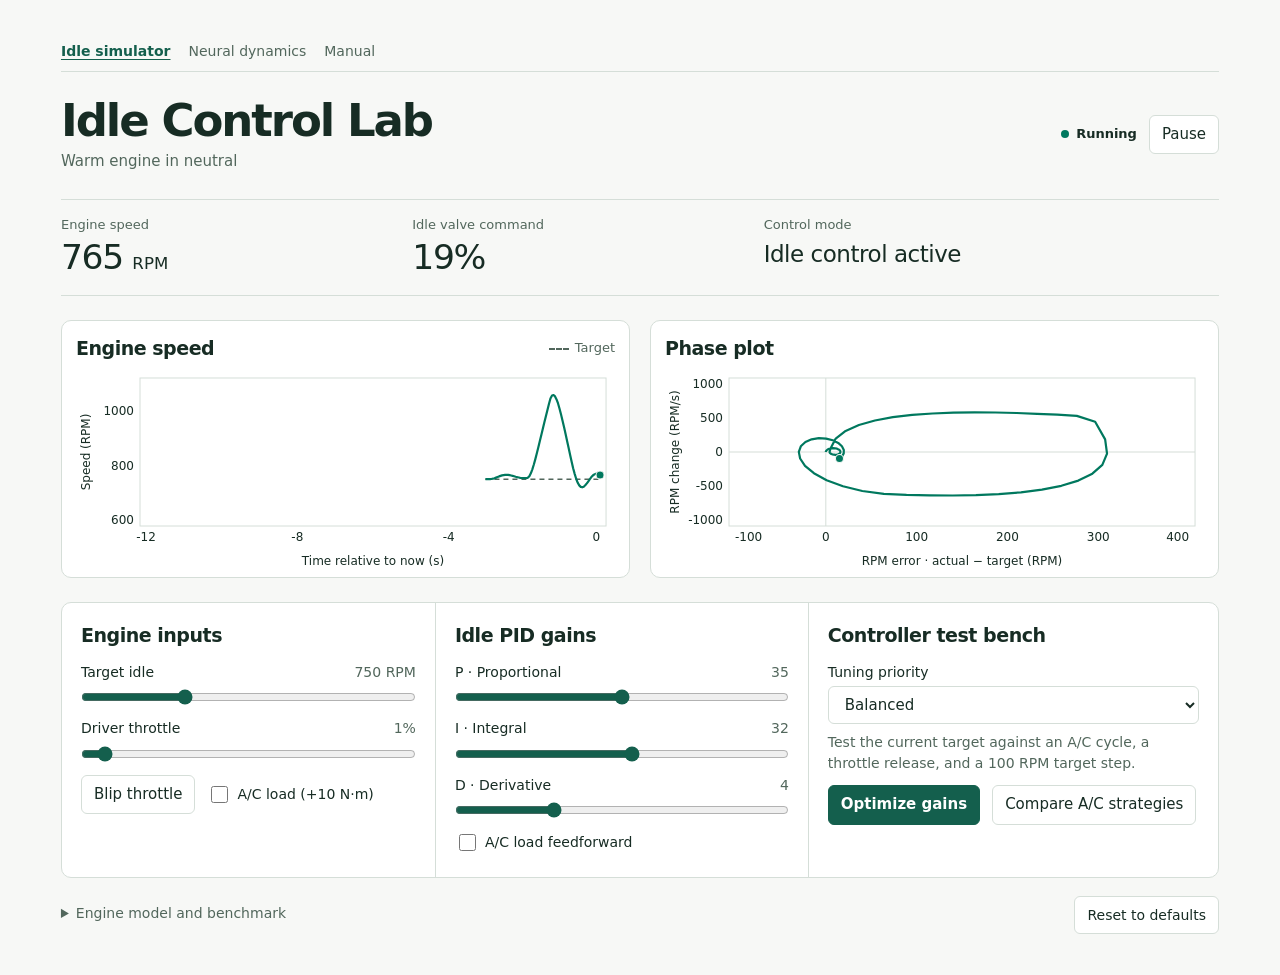
==== index.html @ a345cd48 "Import verified Idle Control Lab 0.1.0 source" ====
<!doctype html>
<html lang="en">
<head>
  <meta charset="utf-8">
  <meta name="viewport" content="width=device-width, initial-scale=1">
  <meta name="color-scheme" content="light dark">
  <title>Idle Control Lab</title>
  <link rel="stylesheet" href="lab.css"><link rel="stylesheet" href="neural.css">
  <script defer src="model.js"></script>
  <script defer src="optimizer.js"></script>
  <script defer src="app.js"></script>
</head>
<body>
<main id="live-idle-control">
  <nav aria-label="Lab pages"><a href="index.html" aria-current="page">Idle simulator</a><a href="neural.html">Neural dynamics</a><a href="manual.html">Manual</a></nav>
  <header><div><h1>Idle Control Lab</h1><p>Warm engine in neutral</p></div>
    <div class="actions"><span data-status role="status"></span><button type="button" data-run>Pause</button></div>
  </header>

  <div class="instruments">
    <div><span>Engine speed</span><strong><b data-rpm>750</b> <small>RPM</small></strong></div>
    <div><span>Idle valve command</span><strong data-valve>32%</strong></div>
    <div><span>Control mode</span><strong class="mode" data-mode>Idle control active</strong></div>
  </div>

  <div class="plots">
    <section><div class="plot-head"><h2>Engine speed</h2><span class="legend">Target</span></div>
      <svg data-chart="speed" role="img" aria-label="Engine speed and dashed target over the last twelve simulated seconds"></svg></section>
    <section><div class="plot-head"><h2>Phase plot</h2></div>
      <svg data-chart="phase" role="img" aria-label="Actual RPM minus target against the rate of RPM change"></svg></section>
  </div>

  <div class="workbench">
    <section><h2>Engine inputs</h2>
      <label><span>Target idle <output data-value="target"></output></span><input type="range" data-key="target" min="600" max="1100" step="10" value="750"></label>
      <label><span>Driver throttle <output data-value="throttle"></output></span><input type="range" data-key="throttle" min="0" max="20" step="0.5" value="1"></label>
      <div class="actions"><button type="button" data-blip>Blip throttle</button><label class="check"><input type="checkbox" data-ac>A/C load (+10 N·m)</label></div>
    </section>
    <section><h2>Idle PID gains</h2>
      <label><span>P · Proportional <output data-value="p"></output></span><input type="range" data-key="p" min="0" max="70" step="1" value="35"></label>
      <label><span>I · Integral <output data-value="i"></output></span><input type="range" data-key="i" min="0" max="60" step="1" value="32"></label>
      <label><span>D · Derivative <output data-value="d"></output></span><input type="range" data-key="d" min="0" max="14" step="0.5" value="4"></label>
      <label class="check"><input type="checkbox" id="feedforward">A/C load feedforward</label>
    </section>
      <section><h2>Controller test bench</h2>
      <label for="priority">Tuning priority</label>
      <select id="priority"><option value="balanced">Balanced</option><option value="speed">Tighter RPM control</option><option value="smooth">Less valve movement</option></select>
      <p>Test the current target against an A/C cycle, a throttle release, and a 100 RPM target step.</p>
      <div class="actions"><button class="primary" type="button" id="optimize">Optimize gains</button><button type="button" id="cancel" hidden>Cancel</button><button type="button" id="strategy">Compare A/C strategies</button></div>
      <p id="opt-status" role="status" aria-live="polite"></p>
    </section>
  </div>

  <section id="results" hidden aria-labelledby="comparison-title">
    <div class="result-head"><div><h2 id="comparison-title" tabindex="-1">Controller comparison</h2><p id="result-summary"></p></div>
      <button class="primary" type="button" id="apply">Apply proposed gains</button></div>
    <div class="table-scroll"><table>
      <thead><tr><th scope="col">Benchmark</th><th scope="col">Starting tune</th><th scope="col">Proposed tune</th></tr></thead>
      <tbody id="comparison"></tbody>
    </table></div>
    <div class="replay">
      <div class="replay-controls"><label>Test event <select id="event"><option value="0">A/C on and off</option><option value="1">Throttle release</option><option value="2">Target step</option></select></label>
        <label>Signal <select id="signal"><option value="rpm">Engine speed</option><option value="valve">Idle valve command</option><option value="phase">RPM phase trajectory</option></select></label>
        <div class="keys"><span class="before">Starting tune</span><span class="after">Proposed tune</span></div></div>
      <svg id="replay-plot" role="img" aria-label="Benchmark traces comparing starting and proposed gains"></svg>
    </div>
    <details><summary>Results by event</summary><div class="table-scroll"><table>
      <thead><tr><th scope="col">Event</th><th scope="col">Starting mean error</th><th scope="col">Proposed mean error</th></tr></thead>
      <tbody id="event-rows"></tbody>
    </table></div></details>
  </section>

  <footer><details><summary>Engine model and benchmark</summary>
    <p>The idle-air valve starts at 32%. The throttle blip adds 8 percentage points for 0.6 s. The idle loop holds its last valve command at 2% driver throttle and resumes at 1% or below. Opening the lab for the first time shows a single blip.</p>
    <p>For a 100 RPM shortfall, P adds percentage points of valve command and I adds percentage points per second. For a 100 RPM/s rise, D subtracts percentage points of valve command. This illustrative model includes air delay, inertia and drag. It omits spark control and individual combustion cycles.</p>
    <p>The optimizer starts each event from a warmed engine with the pedal released and A/C off. It scores mean RPM error, worst RPM error, valve movement and time at a valve limit. A stalled trial receives a penalty. The tuning priority changes the weights. Lower scores are better.</p>
    <p>Compare A/C strategies holds P, I and D fixed and switches only load feedforward. When enabled, the idle loop requests 16 extra valve percentage points while the compressor is engaged. This compensates for the modeled 10 N·m load after the airflow delay.</p>
    <p>Settings are saved in this browser when local storage is available. Reset restores 750 RPM, closed throttle and gains of 20 / 10 / 2.</p>
    </details><button type="button" data-reset>Reset to defaults</button></footer>
</main>
</body>
</html>
---- lab.css ----
:root {
  color-scheme:light dark;
  --background:light-dark(#f7f8f6,#131916); --panel:light-dark(#ffffff,#1c2420);
  --foreground:light-dark(#172c24,#eef4f0); --muted-foreground:light-dark(#52675c,#b0bfb5);
  --border:light-dark(#d5ded8,#3a4840); --viz-series-1:light-dark(#00785e,#65dbb4);
  --action:light-dark(#145f4d,#9ce2c6); --on-action:light-dark(#fff,#123429);
  font: 15px/1.45 system-ui,-apple-system,sans-serif; background:var(--background); color:var(--foreground);
}
* {box-sizing:border-box}
body {margin:0}
main {max-width:1240px;margin:auto;padding:clamp(16px,3.2vw,44px)}
header,footer,.actions,.result-head,.plot-head {display:flex;align-items:center;gap:12px;flex-wrap:wrap}
header,footer,.result-head,.plot-head {justify-content:space-between}
header {margin-bottom:26px}
h1,h2,p {margin:0}
h1 {font-size:clamp(29px,4vw,45px);line-height:1.1;font-weight:640;letter-spacing:-.045em}
h2 {font-size:19px;font-weight:620;letter-spacing:-.025em}
p,footer,#opt-status {color:var(--muted-foreground)}
header p {margin-top:5px}
button,select {font:inherit;color:var(--foreground);background:var(--panel);border:1px solid var(--border);border-radius:6px;padding:8px 12px}
button,summary {cursor:pointer}
button:hover:not(:disabled),select:hover {border-color:var(--action)}
button:disabled {opacity:.6;cursor:default}
button.primary {color:var(--on-action);background:var(--action);border-color:var(--action);font-weight:560}
button:focus-visible,input:focus-visible,select:focus-visible,summary:focus-visible {outline:3px solid var(--viz-series-1);outline-offset:3px}
[hidden] {display:none!important}
[data-status] {font-weight:550;font-size:13px}
[data-status]::before {content:'';display:inline-block;width:8px;height:8px;border-radius:50%;margin-right:7px;background:var(--viz-series-1)}
[data-status][data-running=false]::before {background:var(--muted-foreground)}
.instruments {display:grid;grid-template-columns:1fr 1fr 1.35fr;border-block:1px solid var(--border);padding:16px 0;gap:14px}
.instruments div {display:grid;align-content:start;gap:3px}
.instruments span,.legend {color:var(--muted-foreground);font-size:13px}
.instruments strong {font-size:clamp(24px,2.7vw,36px);line-height:1.2;letter-spacing:-.04em;font-weight:540;font-variant-numeric:tabular-nums}
.instruments b {font-weight:inherit}
.instruments small {font-weight:400;font-size:.48em;letter-spacing:0}
.instruments .mode {font-size:clamp(16px,1.8vw,23px);letter-spacing:-.02em;margin-top:4px}
.plots,.workbench {display:grid;gap:20px;margin-top:24px}
.plots {grid-template-columns:repeat(2,minmax(0,1fr))}
.plots section,.workbench,#results {background:var(--panel);border:1px solid var(--border);border-radius:10px}
.plots section {padding:14px 14px 4px}
.legend::before {display:inline-block;vertical-align:middle;margin-right:6px;content:'';width:20px;border-top:2px dashed var(--muted-foreground)}
svg {display:block;width:100%;height:211px}
svg text {fill:var(--foreground);font-size:12px}
.workbench {grid-template-columns:1fr 1fr 1.1fr;gap:0}
.workbench section {padding:19px;min-width:0}
.workbench section+section {border-left:1px solid var(--border)}
.workbench h2 {margin-bottom:12px}
.workbench label:not(.check) {display:block;font-size:14px;font-weight:500}
.workbench label>span {display:flex;justify-content:space-between;gap:4px}
input[type=range] {display:block;width:100%;margin:4px 0 10px;accent-color:var(--action);height:22px;cursor:pointer}
output {font-variant-numeric:tabular-nums;color:var(--muted-foreground);font-weight:500}
.check {display:inline-flex;align-items:center;gap:6px;font-size:14px;cursor:pointer}
.check input {width:17px;height:17px;accent-color:var(--action)}
select {margin:4px 0 8px;width:100%}
.workbench p {margin:0 0 12px;font-size:14px}
#opt-status:empty {display:none}
#opt-status:not(:empty) {margin:10px 0 0}
#results {margin-top:20px;padding:18px}
#result-summary {margin:3px 0 0}
table {width:100%;border-collapse:collapse;margin-top:10px;font-size:14px;font-variant-numeric:tabular-nums}
td,th {padding:7px 8px;text-align:right;border-bottom:1px solid var(--border)}
tr>:first-child {text-align:left}
tbody th {font-weight:450}
thead th {font-weight:590}
.table-scroll {overflow-x:auto}
details {margin-top:12px}
summary {font-weight:530}
footer {margin-top:18px;align-items:flex-start}
footer details {margin:7px 0 0;max-width:min(76ch,100%)}
details p {margin-top:9px;font-size:14px}
@media(max-width:800px) {
  .workbench {grid-template-columns:repeat(2,minmax(0,1fr))}
  .workbench section:last-child {grid-column:1/-1;border-left:0;border-top:1px solid var(--border)}
}
@media(max-width:650px) {
  .plots,.workbench {grid-template-columns:minmax(0,1fr);gap:10px}
  .workbench {gap:0}
  .workbench section+section {border-left:0;border-top:1px solid var(--border)}
  .instruments {grid-template-columns:auto auto;row-gap:9px}
  .instruments div:last-child {grid-column:1/-1;display:flex;align-items:baseline;gap:10px}
  .instruments .mode {margin-top:0}
  .plots section {padding:10px 6px 3px}
  .plot-head {padding:0 6px}
  th,td {padding:6px 4px}
}
.replay {margin-top:18px}
.replay-controls,.keys {display:flex;align-items:end;gap:14px;flex-wrap:wrap}
.replay-controls label {font-size:13px;color:var(--muted-foreground)}
.replay-controls select {display:block;width:auto;max-width:100%;font-size:14px;color:var(--foreground)}
.keys {font-size:13px;margin:0 0 11px auto;color:var(--muted-foreground)}
.keys span::before {content:'';display:inline-block;width:18px;vertical-align:middle;margin-right:5px}
.keys .before::before {border-top:2px dashed var(--muted-foreground)}
.keys .after::before {border-top:2px solid var(--viz-series-1)}
@media(max-width:650px) {.keys {margin:0;align-items:start}}
---- neural.css ----
nav {display:flex;flex-wrap:wrap;gap:18px;margin-bottom:24px;padding-bottom:10px;border-bottom:1px solid var(--border)}
a {color:var(--action);text-underline-offset:3px}
nav a {font-size:14px;color:var(--muted-foreground);text-decoration:none}
nav a[aria-current=page] {font-weight:650;color:var(--action);text-decoration:underline}
.model-choice {font-size:13px;color:var(--muted-foreground)}
.model-choice select {display:block;margin:4px 0 0}
.metrics,.neural-plots,.neural-controls {display:grid;gap:16px}
.metrics {grid-template-columns:repeat(4,minmax(0,1fr));border-block:1px solid var(--border);padding:14px 0}
.metrics span {display:block;color:var(--muted-foreground);font-size:13px}
.metrics strong {font-size:clamp(20px,2.15vw,30px);font-weight:560;letter-spacing:-.03em;font-variant-numeric:tabular-nums}
.neural-plots,.neural-controls {grid-template-columns:repeat(2,minmax(0,1fr));margin-top:17px}
.graph,.neural-controls section {min-width:0;background:var(--panel);border:1px solid var(--border);border-radius:10px;padding:16px}
.graph p,.neural-controls p,.neural-controls label,.key,footer {font-size:14px}
.graph canvas {width:100%;height:clamp(240px,26vw,315px);display:block;touch-action:none;cursor:grab}
.graph canvas:active {cursor:grabbing}
.graph canvas:focus-visible {outline:2px solid var(--action)}
.key {display:flex;gap:15px;flex-wrap:wrap;justify-content:center;color:var(--muted-foreground)}
.key span::before {content:'';display:inline-block;width:14px;margin-right:5px;vertical-align:middle}
.ref-key::before {border-top:3px dotted var(--muted-foreground)}
.base-key::before {border-top:3px dashed light-dark(#285daa,#85aeef)}
.edit-key::before {border-top:3px solid light-dark(#bc4522,#ff9b78)}
.neural-controls label {display:block;font-weight:520}
.neural-controls p {margin:3px 0 11px}
.parameter {display:grid;grid-template-columns:1.25fr 1fr;gap:13px;align-items:center}
.parameter select,.neural-controls select {width:100%;margin:3px 0 7px}
.parameter output,.neural-controls output {float:right;font-size:13px}
.neural-controls .reading {margin:11px 0 0;font-variant-numeric:tabular-nums}
@media(max-width:760px){.neural-plots,.neural-controls {grid-template-columns:1fr}.metrics {grid-template-columns:1fr 1fr}.model-choice {width:100%}}
@media(max-width:410px){.parameter {grid-template-columns:1fr}.parameter input {margin-bottom:6px}}
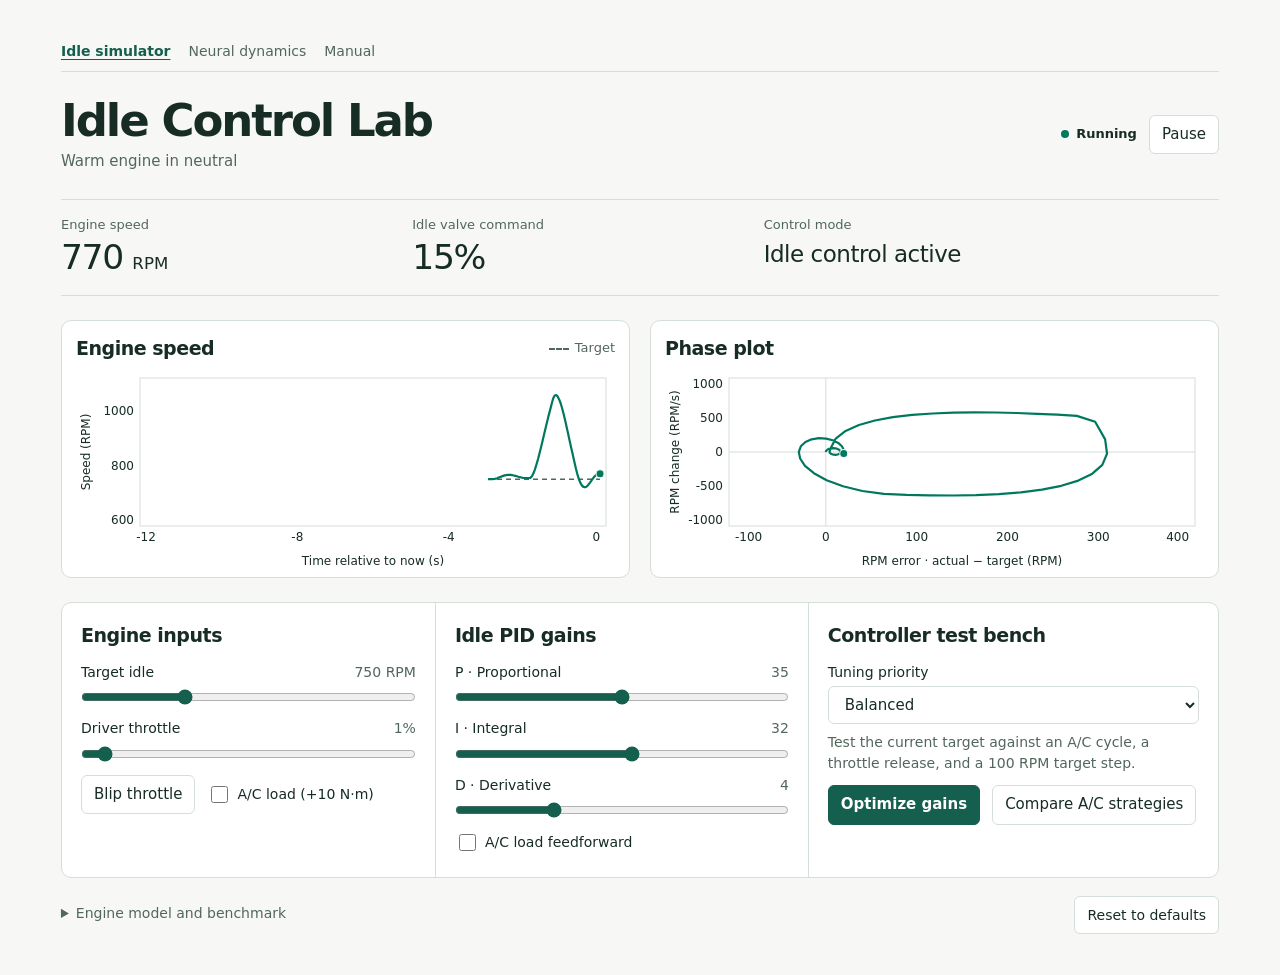
==== commit 93a442ea: "Keep project pages from requesting an icon at the host root" ====
--- a/index.html
+++ b/index.html
@@ -5,6 +5,7 @@
   <meta name="viewport" content="width=device-width, initial-scale=1">
   <meta name="color-scheme" content="light dark">
   <title>Idle Control Lab</title>
+  <link rel="icon" href="data:,">
   <link rel="stylesheet" href="lab.css"><link rel="stylesheet" href="neural.css">
   <script defer src="model.js"></script>
   <script defer src="optimizer.js"></script>
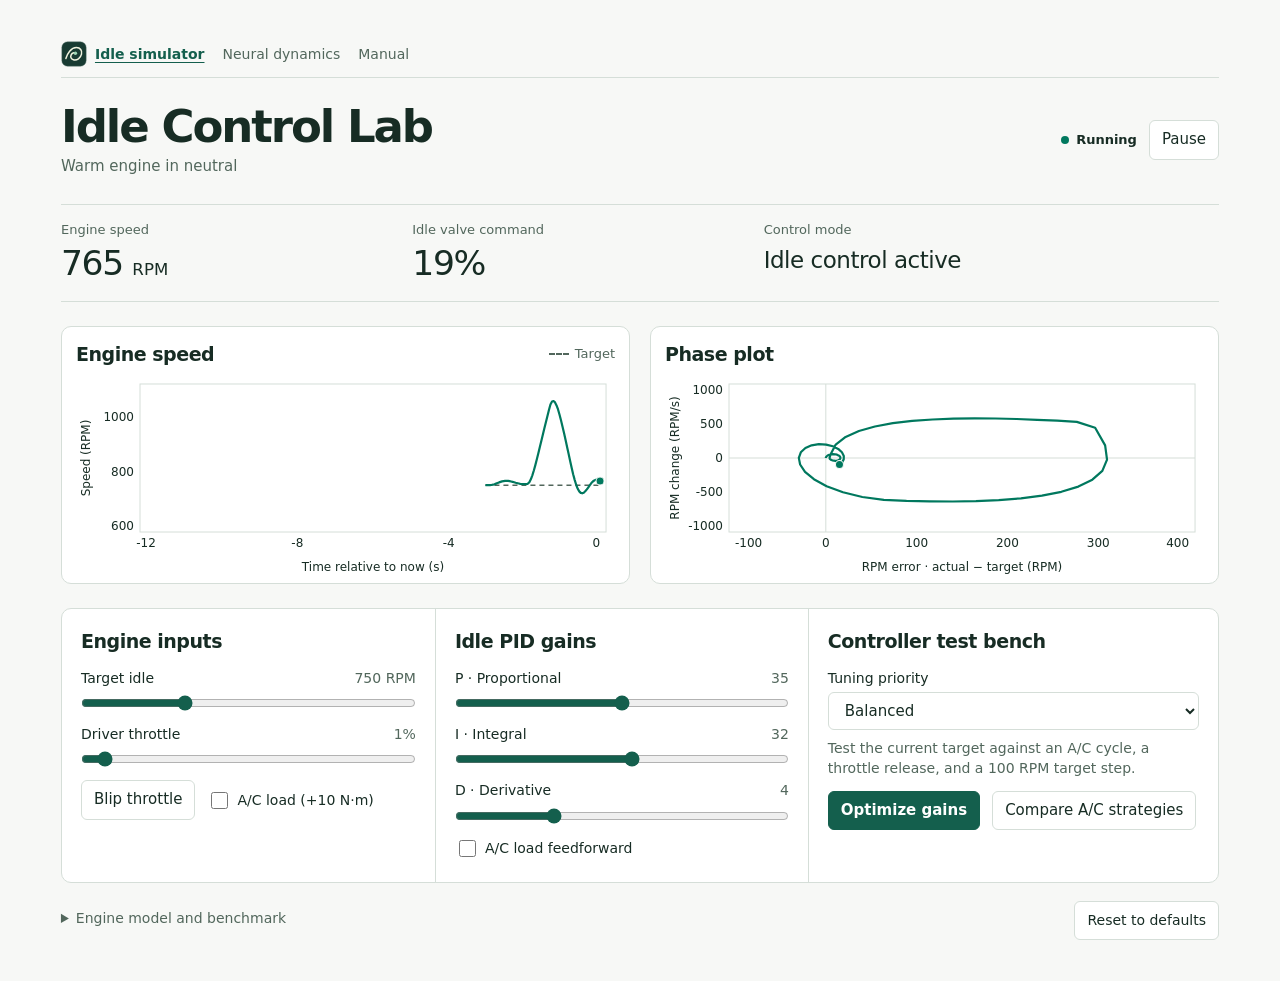
==== commit bea7bd8e: "Give Idle Control Lab a phase-trace icon" ====
--- a/index.html
+++ b/index.html
@@ -5,7 +5,8 @@
   <meta name="viewport" content="width=device-width, initial-scale=1">
   <meta name="color-scheme" content="light dark">
   <title>Idle Control Lab</title>
-  <link rel="icon" href="data:,">
+  <link rel="icon" type="image/svg+xml" sizes="any" href="icons/idle-control.svg">
+  <link rel="apple-touch-icon" sizes="180x180" href="icons/apple-touch-icon.png">
   <link rel="stylesheet" href="lab.css"><link rel="stylesheet" href="neural.css">
   <script defer src="model.js"></script>
   <script defer src="optimizer.js"></script>
@@ -13,7 +14,7 @@
 </head>
 <body>
 <main id="live-idle-control">
-  <nav aria-label="Lab pages"><a href="index.html" aria-current="page">Idle simulator</a><a href="neural.html">Neural dynamics</a><a href="manual.html">Manual</a></nav>
+  <nav aria-label="Lab pages"><a class="lab-home" href="index.html" aria-current="page"><img src="icons/idle-control.svg" alt="" width="26" height="26">Idle simulator</a><a href="neural.html">Neural dynamics</a><a href="manual.html">Manual</a></nav>
   <header><div><h1>Idle Control Lab</h1><p>Warm engine in neutral</p></div>
     <div class="actions"><span data-status role="status"></span><button type="button" data-run>Pause</button></div>
   </header>
--- a/neural.css
+++ b/neural.css
@@ -1,6 +1,7 @@
-nav {display:flex;flex-wrap:wrap;gap:18px;margin-bottom:24px;padding-bottom:10px;border-bottom:1px solid var(--border)}
+nav {display:flex;align-items:center;flex-wrap:wrap;gap:18px;margin-bottom:24px;padding-bottom:10px;border-bottom:1px solid var(--border)}
 a {color:var(--action);text-underline-offset:3px}
 nav a {font-size:14px;color:var(--muted-foreground);text-decoration:none}
+nav .lab-home {display:inline-flex;align-items:center;gap:8px}
 nav a[aria-current=page] {font-weight:650;color:var(--action);text-decoration:underline}
 .model-choice {font-size:13px;color:var(--muted-foreground)}
 .model-choice select {display:block;margin:4px 0 0}
@@ -27,3 +28,72 @@
 .neural-controls .reading {margin:11px 0 0;font-variant-numeric:tabular-nums}
 @media(max-width:760px){.neural-plots,.neural-controls {grid-template-columns:1fr}.metrics {grid-template-columns:1fr 1fr}.model-choice {width:100%}}
 @media(max-width:410px){.parameter {grid-template-columns:1fr}.parameter input {margin-bottom:6px}}
+
+.network-panel {
+  --axis-x:light-dark(#006b60,#7ee0cf);
+  --axis-y:light-dark(#78489d,#d8adf4);
+  display:grid;grid-template-columns:1.45fr 1fr;margin-top:17px;
+  background:var(--panel);border:1px solid var(--border);border-radius:10px;
+}
+.network-map,.network-editor {min-width:0;padding:16px 20px}
+.network-heading {display:flex;flex-wrap:wrap;gap:6px 12px;align-items:center;justify-content:space-between}
+.network-editor h3 {margin:0 0 5px;font-size:16px;font-weight:620}
+.network-map p,.slice-note {font-size:14px;margin-top:4px}
+.network-editor {border-left:1px solid var(--border);align-self:stretch;display:grid;align-content:center;gap:8px}
+.network-editor .parameter {grid-template-columns:minmax(0,1.3fr) minmax(0,1fr);gap:12px}
+.network-editor label {font-size:14px}
+.network-editor output {float:right;font-size:12px}
+.network-editor #restore {justify-self:start}
+.network-editor .slice-note {font-size:12px;margin:0}
+.axis-picker {display:flex;gap:0;padding:0;margin:0 0 2px;border:0}
+.axis-picker legend {float:left;margin-right:12px;align-self:center;font-size:14px;line-height:32px}
+.axis-picker label {position:relative;cursor:pointer}
+.axis-picker input {position:absolute;opacity:0;width:1px;height:1px}
+.axis-picker span {display:block;padding:5px 13px;border:1px solid var(--border);font-weight:600}
+.axis-picker label:first-of-type span {border-radius:6px 0 0 6px}
+.axis-picker label:last-of-type span {border-radius:0 6px 6px 0}
+.axis-picker input:checked + span {background:var(--axis-x);border-color:var(--axis-x);color:var(--panel)}
+.axis-picker input[value=y]:checked + span {background:var(--axis-y);border-color:var(--axis-y)}
+.axis-picker input:focus-visible + span {outline:2px solid var(--foreground);outline-offset:2px}
+.x-label {color:var(--axis-x);font-weight:650}
+.y-label {color:var(--axis-y);font-weight:650}
+#dx {accent-color:var(--axis-x)}
+#dy {accent-color:var(--axis-y)}
+#network-diagram {display:block;width:100%;max-width:540px;height:auto;margin:14px auto 0;user-select:none}
+#network-diagram text {text-anchor:middle;pointer-events:none}
+#network-diagram .layer-label {font-size:10px;font-weight:650;fill:var(--muted-foreground);letter-spacing:.03em}
+#network-diagram .node-label {font-size:11px;font-weight:610;dominant-baseline:middle}
+#network-diagram [data-parameter] {cursor:pointer}
+#network-diagram [data-axis=x],#network-diagram [data-coordinate=x] {--axis:var(--axis-x)}
+#network-diagram [data-axis=y],#network-diagram [data-coordinate=y] {--axis:var(--axis-y)}
+#network-diagram .wire-ink {fill:none;stroke:light-dark(#a3b6aa,#687d70);stroke-width:1.2;pointer-events:none}
+#network-diagram [data-axis=x] .wire-ink,#network-diagram [data-axis=y] .wire-ink {stroke:var(--axis);stroke-width:2.5}
+#network-diagram .wire-hit {fill:none;stroke:transparent;stroke-width:10;pointer-events:stroke}
+#network-diagram .weight-hit {fill:transparent}
+#network-diagram .weight-disc,#network-diagram .node-body {fill:var(--background);stroke:light-dark(#81968a,#809688);stroke-width:1.2}
+#network-diagram .weight-disc {fill:var(--panel)}
+#network-diagram .parameter-delta {font-size:10px;font-weight:700;fill:var(--axis);paint-order:stroke;stroke:var(--panel);stroke-width:3px;stroke-linejoin:round}
+#network-diagram .bias-disc {display:none}
+#network-diagram .axis-letter {font-size:9px;dominant-baseline:middle;font-weight:750;fill:var(--panel)}
+#network-diagram .weight-button:is([data-axis=x],[data-axis=y]) .weight-disc {r:7px;fill:var(--axis);stroke:var(--axis)}
+#network-diagram .bias-button:is([data-axis=x],[data-axis=y]) .node-body {stroke:var(--axis);stroke-width:2.4}
+#network-diagram .bias-button:is([data-axis=x],[data-axis=y]) .bias-disc {display:block;fill:var(--axis)}
+#network-diagram .node-end {display:none;stroke:var(--axis);stroke-width:2.5;stroke-linecap:round}
+#network-diagram .node-end.connected {display:block}
+#network-diagram [data-parameter]:hover .wire-ink {stroke:var(--foreground);stroke-width:2}
+#network-diagram .bias-button[data-axis=""]:is(:hover,:focus-visible) .node-body,
+#network-diagram .weight-button[data-axis=""]:is(:hover,:focus-visible) .weight-disc {stroke:var(--foreground);stroke-width:2.5}
+#network-diagram [role=button]:focus-visible {outline:2px dotted var(--foreground);outline-offset:2px}
+.motion-controls {grid-template-columns:1fr}
+@media(max-width:800px) {
+  .network-panel {grid-template-columns:1fr}
+  .network-editor {border-left:0;border-top:1px solid var(--border)}
+}
+@media(max-width:450px) {
+  .network-map,.network-editor {padding:14px 12px}
+  #network-diagram .layer-label {font-size:12px}
+  #network-diagram .node-label {font-size:13px}
+  #network-diagram .weight-hit {r:14px}
+  #network-diagram .parameter-delta {font-size:12px}
+  .network-editor .parameter {grid-template-columns:minmax(0,1.15fr) minmax(0,1fr)}
+}
